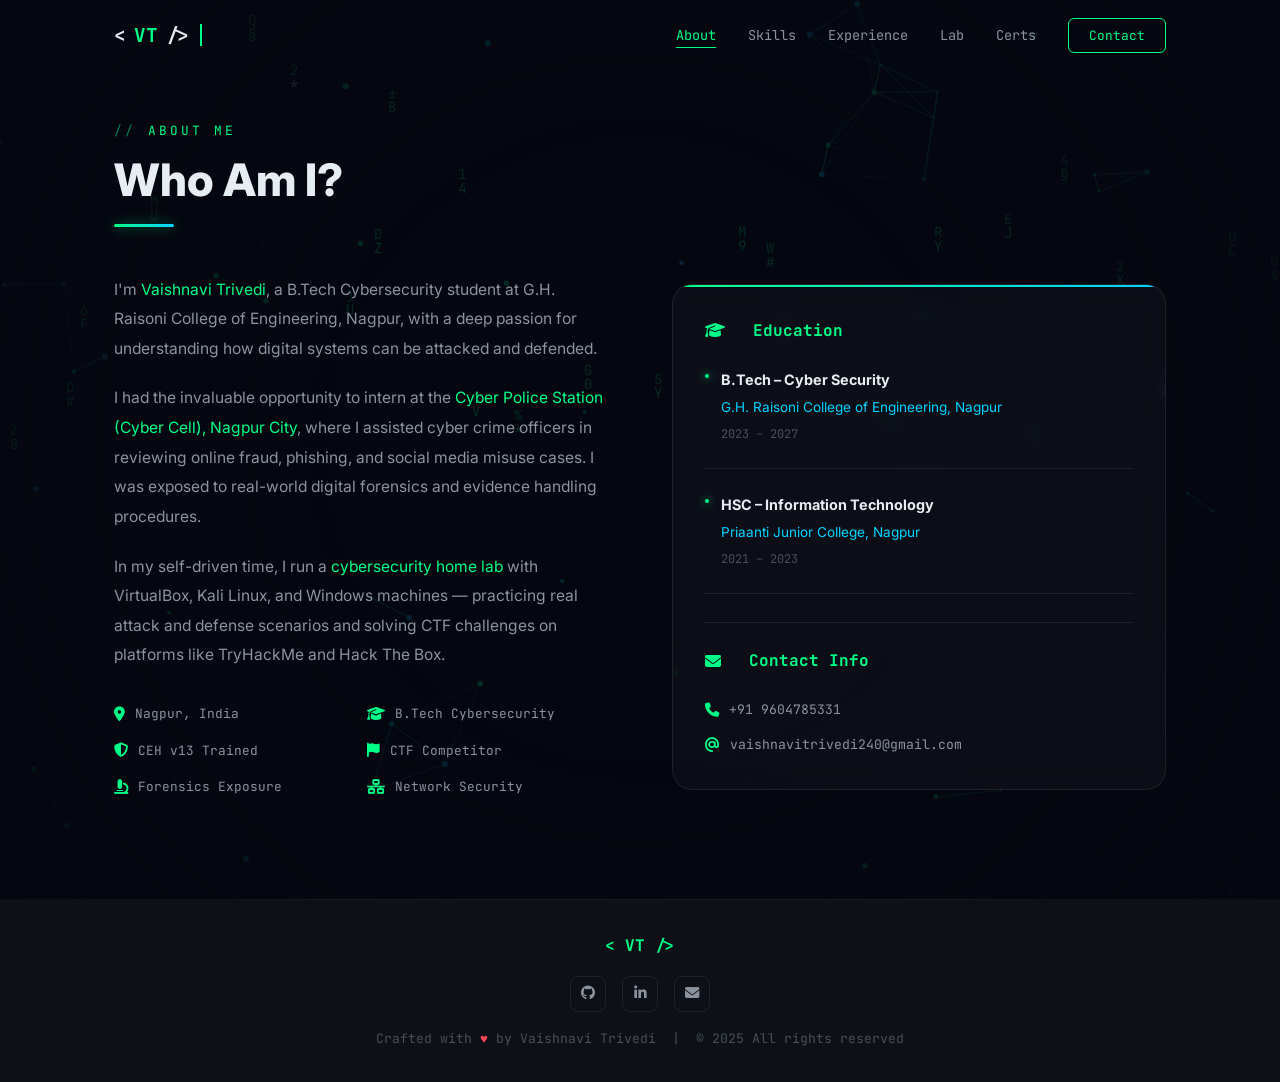
==== about.html @ 183f0c0a "website changes" ====
<!DOCTYPE html>
<html lang="en">

<head>
  <meta charset="UTF-8" />
  <meta name="viewport" content="width=device-width, initial-scale=1.0" />
  <meta name="description"
    content="Vaishnavi Trivedi – Cybersecurity Student & Ethical Hacker. Portfolio showcasing skills in network security, penetration testing, and digital forensics." />
  <meta name="keywords"
    content="Vaishnavi Trivedi, Cybersecurity, Ethical Hacking, CEH, Kali Linux, Penetration Testing, Portfolio" />
  <meta name="author" content="Vaishnavi Trivedi" />
  <meta property="og:title" content="Vaishnavi Trivedi | Cybersecurity Portfolio" />
  <meta property="og:description"
    content="Cybersecurity student specializing in vulnerability assessment, ethical hacking, and network security." />
  <title>Vaishnavi Trivedi | Cybersecurity Portfolio</title>
  <link rel="stylesheet" href="style.css" />
  <!-- Font Awesome for icons -->
  <link rel="stylesheet" href="https://cdnjs.cloudflare.com/ajax/libs/font-awesome/6.5.0/css/all.min.css" />
</head>

<body>

  <!-- Animated Cyber Background -->
  <div class="bg-vignette"></div>
  <canvas id="cyber-matrix"></canvas>

  
<!-- ===== NAVBAR ===== -->
  <nav id="navbar">
    <div class="nav-container">
      <a href="index.html" class="nav-logo">
        <span>&lt;</span>VT<span>/&gt;</span>
        <span class="cursor-blink"></span>
      </a>
      <button class="hamburger" id="hamburger" aria-label="Toggle menu">
        <span></span><span></span><span></span>
      </button>
      <ul class="nav-links" id="nav-links">
        <li><a href="about.html">About</a></li>
        <li><a href="skills.html">Skills</a></li>
        <li><a href="experience.html">Experience</a></li>
        <li><a href="projects.html">Lab</a></li>
        <li><a href="certifications.html">Certs</a></li>
        <li><a href="contact.html" class="nav-cta">Contact</a></li>
      </ul>
    </div>
  </nav>

  <!-- ===== HERO ===== -->
<section id="about" class="section">

    <div class="container">
      <div class="reveal">
        <div class="section-label">About Me</div>
        <h2 class="section-title">Who Am I?</h2>
        <div class="line-accent"></div>
      </div>
      <div class="about-grid">
        <div class="about-text reveal">
          <p>
            I'm <span class="highlight">Vaishnavi Trivedi</span>, a B.Tech Cybersecurity student at
            G.H. Raisoni College of Engineering, Nagpur, with a deep passion for understanding how digital systems
            can be attacked and defended.
          </p>
          <p>
            I had the invaluable opportunity to intern at the <span class="highlight">Cyber Police Station (Cyber Cell),
              Nagpur City</span>,
            where I assisted cyber crime officers in reviewing online fraud, phishing, and social media misuse cases.
            I was exposed to real-world digital forensics and evidence handling procedures.
          </p>
          <p>
            In my self-driven time, I run a <span class="highlight">cybersecurity home lab</span> with VirtualBox, Kali
            Linux, and
            Windows machines — practicing real attack and defense scenarios and solving CTF challenges on platforms like
            TryHackMe and Hack The Box.
          </p>
          <div class="about-highlights">
            <div class="highlight-item"><span class="icon"><i class="fas fa-map-marker-alt"></i></span> Nagpur, India
            </div>
            <div class="highlight-item"><span class="icon"><i class="fas fa-graduation-cap"></i></span> B.Tech
              Cybersecurity</div>
            <div class="highlight-item"><span class="icon"><i class="fas fa-shield-alt"></i></span> CEH v13 Trained
            </div>
            <div class="highlight-item"><span class="icon"><i class="fas fa-flag"></i></span> CTF Competitor</div>
            <div class="highlight-item"><span class="icon"><i class="fas fa-microscope"></i></span> Forensics Exposure
            </div>
            <div class="highlight-item"><span class="icon"><i class="fas fa-network-wired"></i></span> Network Security
            </div>
          </div>
        </div>
        <div class="about-card reveal">
          <h3><i class="fas fa-graduation-cap"></i> &nbsp; Education</h3>
          <div class="edu-item">
            <div class="edu-degree">B.Tech – Cyber Security</div>
            <div class="edu-school">G.H. Raisoni College of Engineering, Nagpur</div>
            <div class="edu-year">2023 – 2027</div>
          </div>
          <div class="edu-item">
            <div class="edu-degree">HSC – Information Technology</div>
            <div class="edu-school">Priaanti Junior College, Nagpur</div>
            <div class="edu-year">2021 – 2023</div>
          </div>
          <div style="margin-top: 28px; padding-top: 24px; border-top: 1px solid var(--border);">
            <h3><i class="fas fa-envelope"></i> &nbsp; Contact Info</h3>
            <div style="display: flex; flex-direction: column; gap: 10px; margin-top: 12px;">
              <div class="highlight-item" style="font-size: 0.82rem;">
                <span class="icon"><i class="fas fa-phone"></i></span>
                <a href="tel:9604785331" style="color: var(--text-secondary); text-decoration: none;">+91 9604785331</a>
              </div>
              <div class="highlight-item" style="font-size: 0.82rem;">
                <span class="icon"><i class="fas fa-at"></i></span>
                <a href="mailto:vaishnavitrivedi240@gmail.com"
                  style="color: var(--text-secondary); text-decoration: none;">vaishnavitrivedi240@gmail.com</a>
              </div>
            </div>
          </div>
        </div>
      </div>
    </div>
  
</section>
<!-- ===== FOOTER ===== -->
  <footer>
    <div class="container">
      <div class="footer-content">
        <div class="footer-logo">&lt; VT /&gt;</div>
        <div class="footer-social">
          <a href="https://github.com/Vaishnavi-07823" target="_blank" rel="noopener" title="GitHub"
            id="footer-github"><i class="fab fa-github"></i></a>
          <a href="https://linkedin.com/in/vaishnavi-trivedi-8328a9296/" target="_blank" rel="noopener" title="LinkedIn"
            id="footer-linkedin"><i class="fab fa-linkedin-in"></i></a>
          <a href="mailto:vaishnavitrivedi240@gmail.com" title="Email" id="footer-email"><i
              class="fas fa-envelope"></i></a>
        </div>
        <div class="footer-text">
          Crafted with <span class="heart">♥</span> by Vaishnavi Trivedi &nbsp;|&nbsp; © 2025 All rights reserved
        </div>
      </div>
    </div>
  </footer>

  <!-- Scroll To Top -->
  <button id="scroll-top" aria-label="Scroll to top" title="Back to top">
    <i class="fas fa-chevron-up"></i>
  </button>

  <script src="script.js"></script>
</body>

</html>
---- style.css ----
/* ===== IMPORTS ===== */
@import url('https://fonts.googleapis.com/css2?family=Inter:wght@300;400;500;600;700;800;900&family=JetBrains+Mono:wght@400;500;700&display=swap');

/* ===== CSS VARIABLES ===== */
:root {
  --bg-primary: #060811;
  --bg-secondary: #0d1117;
  --bg-card: rgba(13, 17, 23, 0.8);
  --bg-glass: rgba(255, 255, 255, 0.03);
  --neon-green: #00ff88;
  --neon-cyan: #00d4ff;
  --neon-purple: #bd00ff;
  --accent: #00ff88;
  --accent-dim: rgba(0, 255, 136, 0.15);
  --text-primary: #e6edf3;
  --text-secondary: #8b949e;
  --text-muted: #484f58;
  --border: rgba(255, 255, 255, 0.08);
  --border-glow: rgba(0, 255, 136, 0.3);
  --font-main: 'Inter', sans-serif;
  --font-mono: 'JetBrains Mono', monospace;
  --nav-height: 70px;
  --transition: all 0.3s cubic-bezier(0.4, 0, 0.2, 1);
  --shadow-glow: 0 0 30px rgba(0, 255, 136, 0.15);
  --shadow-card: 0 8px 32px rgba(0, 0, 0, 0.5);
  --radius: 12px;
  --radius-lg: 20px;
}

/* ===== RESET & BASE ===== */
*, *::before, *::after { box-sizing: border-box; margin: 0; padding: 0; }

html { scroll-behavior: smooth; scroll-padding-top: var(--nav-height); }

body {
  font-family: var(--font-main);
  background-color: var(--bg-primary);
  color: var(--text-primary);
  line-height: 1.7;
  overflow-x: hidden;
}

/* ===== SCROLLBAR ===== */
::-webkit-scrollbar { width: 6px; }
::-webkit-scrollbar-track { background: var(--bg-secondary); }
::-webkit-scrollbar-thumb { background: var(--neon-green); border-radius: 3px; }

/* ===== SELECTION ===== */
::selection { background: var(--accent-dim); color: var(--neon-green); }

/* ===== ANIMATED BG ===== */
.bg-vignette {
  position: fixed;
  inset: 0;
  background: radial-gradient(circle at center, transparent 40%, rgba(6, 8, 17, 0.8) 100%);
  z-index: 1;
  pointer-events: none;
}

/* ===== CYBER MATRIX ===== */
#cyber-matrix {
  position: fixed;
  inset: 0;
  z-index: 0;
  pointer-events: none;
  opacity: 0.15;
}

/* ===== UTILITY ===== */
.container { max-width: 1100px; margin: 0 auto; padding: 0 24px; position: relative; z-index: 2; }
.section { padding: 120px 0 100px 0; min-height: calc(100vh - var(--nav-height) - 100px); }
.highlight { color: var(--neon-green); }
.tag {
  display: inline-block;
  padding: 4px 12px;
  background: var(--accent-dim);
  color: var(--neon-green);
  border: 1px solid rgba(0, 255, 136, 0.3);
  border-radius: 20px;
  font-family: var(--font-mono);
  font-size: 0.75rem;
  font-weight: 500;
}

.section-label {
  font-family: var(--font-mono);
  font-size: 0.8rem;
  color: var(--neon-green);
  letter-spacing: 3px;
  text-transform: uppercase;
  display: flex;
  align-items: center;
  gap: 12px;
  margin-bottom: 12px;
}
.section-label::before {
  content: '//';
  opacity: 0.5;
}

.section-title {
  font-size: clamp(1.8rem, 4vw, 2.8rem);
  font-weight: 800;
  color: var(--text-primary);
  line-height: 1.2;
  margin-bottom: 16px;
}

.line-accent {
  width: 60px;
  height: 3px;
  background: linear-gradient(90deg, var(--neon-green), var(--neon-cyan));
  border-radius: 2px;
  margin-bottom: 48px;
  box-shadow: 0 0 12px rgba(0, 255, 136, 0.5);
}

/* ===== NAVBAR ===== */
#navbar {
  position: fixed;
  top: 0; left: 0; right: 0;
  height: var(--nav-height);
  z-index: 1000;
  transition: var(--transition);
}
#navbar.scrolled {
  background: rgba(6, 8, 17, 0.95);
  backdrop-filter: blur(20px);
  border-bottom: 1px solid var(--border);
  box-shadow: 0 4px 30px rgba(0, 0, 0, 0.5);
}
.nav-container {
  max-width: 1100px;
  margin: 0 auto;
  padding: 0 24px;
  height: 100%;
  display: flex;
  align-items: center;
  justify-content: space-between;
}
.nav-logo {
  font-family: var(--font-mono);
  font-size: 1.2rem;
  font-weight: 700;
  color: var(--neon-green);
  text-decoration: none;
  display: flex;
  align-items: center;
  gap: 8px;
}
.nav-logo span { color: var(--text-primary); }
.nav-logo .cursor-blink {
  display: inline-block;
  width: 2px;
  height: 1.1em;
  background: var(--neon-green);
  margin-left: 2px;
  animation: blink 1s step-end infinite;
  vertical-align: middle;
}

.nav-links {
  display: flex;
  align-items: center;
  gap: 32px;
  list-style: none;
}
.nav-links a {
  font-family: var(--font-mono);
  font-size: 0.85rem;
  color: var(--text-secondary);
  text-decoration: none;
  transition: var(--transition);
  position: relative;
}
.nav-links a::before {
  content: '';
  position: absolute;
  bottom: -4px;
  left: 0; right: 0;
  height: 1px;
  background: var(--neon-green);
  transform: scaleX(0);
  transition: var(--transition);
}
.nav-links a:hover, .nav-links a.active {
  color: var(--neon-green);
}
.nav-links a:hover::before, .nav-links a.active::before {
  transform: scaleX(1);
}
.nav-cta {
  font-family: var(--font-mono) !important;
  font-size: 0.8rem !important;
  padding: 8px 20px;
  background: transparent;
  border: 1px solid var(--neon-green);
  color: var(--neon-green) !important;
  border-radius: 6px;
  cursor: pointer;
  transition: var(--transition) !important;
}
.nav-cta:hover {
  background: var(--accent-dim) !important;
  box-shadow: 0 0 20px rgba(0, 255, 136, 0.2) !important;
}
.nav-cta::before { display: none !important; }

.hamburger {
  display: none;
  flex-direction: column;
  gap: 5px;
  cursor: pointer;
  padding: 8px;
  background: none;
  border: none;
}
.hamburger span {
  display: block;
  width: 22px;
  height: 2px;
  background: var(--neon-green);
  border-radius: 2px;
  transition: var(--transition);
}
.hamburger.active span:nth-child(1) { transform: translateY(7px) rotate(45deg); }
.hamburger.active span:nth-child(2) { opacity: 0; }
.hamburger.active span:nth-child(3) { transform: translateY(-7px) rotate(-45deg); }

/* ===== HERO ===== */
#hero {
  min-height: 100vh;
  display: flex;
  align-items: center;
  position: relative;
  overflow: hidden;
  padding-top: var(--nav-height);
}

.hero-content {
  display: grid;
  grid-template-columns: 1fr 1fr;
  gap: 64px;
  align-items: center;
}

.hero-text { animation: fadeInLeft 0.8s ease forwards; }

.hero-eyebrow {
  font-family: var(--font-mono);
  font-size: 0.85rem;
  color: var(--neon-green);
  letter-spacing: 2px;
  margin-bottom: 16px;
  display: flex;
  align-items: center;
  gap: 12px;
}
.hero-eyebrow::before { content: '>'; opacity: 0.6; }

.hero-name {
  font-size: clamp(2.2rem, 5vw, 3.8rem);
  font-weight: 900;
  line-height: 1.1;
  margin-bottom: 16px;
  background: linear-gradient(135deg, var(--text-primary) 0%, var(--neon-green) 100%);
  -webkit-background-clip: text;
  -webkit-text-fill-color: transparent;
  background-clip: text;
}

.hero-typing-container {
  font-family: var(--font-mono);
  font-size: clamp(1rem, 2.5vw, 1.4rem);
  font-weight: 500;
  color: var(--neon-cyan);
  min-height: 2em;
  margin-bottom: 24px;
  display: flex;
  align-items: center;
  gap: 4px;
}
#typing-text { display: inline; }
.cursor {
  display: inline-block;
  width: 3px;
  height: 1.2em;
  background: var(--neon-cyan);
  border-radius: 1px;
  animation: blink 0.8s step-end infinite;
  flex-shrink: 0;
}

.hero-desc {
  font-size: 1rem;
  color: var(--text-secondary);
  max-width: 480px;
  margin-bottom: 40px;
  line-height: 1.8;
}

.hero-btns { display: flex; gap: 16px; flex-wrap: wrap; }

.btn {
  padding: 14px 28px;
  border-radius: 8px;
  font-family: var(--font-mono);
  font-size: 0.875rem;
  font-weight: 600;
  cursor: pointer;
  text-decoration: none;
  display: inline-flex;
  align-items: center;
  gap: 8px;
  transition: var(--transition);
  position: relative;
  overflow: hidden;
}
.btn::before {
  content: '';
  position: absolute;
  inset: 0;
  background: linear-gradient(45deg, transparent, rgba(255,255,255,0.03), transparent);
  transform: translateX(-100%);
  transition: transform 0.5s ease;
}
.btn:hover::before { transform: translateX(100%); }

.btn-primary {
  background: linear-gradient(135deg, var(--neon-green) 0%, #00cc6e 100%);
  color: var(--bg-primary);
  border: none;
  box-shadow: 0 0 30px rgba(0, 255, 136, 0.3);
}
.btn-primary:hover {
  transform: translateY(-2px);
  box-shadow: 0 0 50px rgba(0, 255, 136, 0.5);
}

.btn-outline {
  background: transparent;
  color: var(--neon-green);
  border: 1px solid rgba(0, 255, 136, 0.4);
}
.btn-outline:hover {
  background: var(--accent-dim);
  border-color: var(--neon-green);
  transform: translateY(-2px);
  box-shadow: var(--shadow-glow);
}

/* Hero Image */
.hero-image-wrap {
  display: flex;
  justify-content: center;
  animation: fadeInRight 0.8s ease forwards;
  position: relative;
}

.hero-image-ring {
  position: relative;
  width: 340px;
  height: 340px;
}

.hero-image-ring::before {
  content: '';
  position: absolute;
  inset: -4px;
  border-radius: 50%;
  background: conic-gradient(from 0deg, var(--neon-green), var(--neon-cyan), var(--neon-purple), var(--neon-green));
  animation: spin 4s linear infinite;
}
.hero-image-ring::after {
  content: '';
  position: absolute;
  inset: -2px;
  border-radius: 50%;
  background: var(--bg-primary);
}

.hero-img {
  position: absolute;
  inset: 12px;
  border-radius: 50%;
  object-fit: cover;
  z-index: 1;
  filter: brightness(0.95) saturate(1.1);
}

.hero-badge {
  position: absolute;
  bottom: 8px;
  right: -16px;
  background: rgba(13, 17, 23, 0.9);
  border: 1px solid var(--border-glow);
  border-radius: 40px;
  padding: 10px 16px;
  display: flex;
  align-items: center;
  gap: 8px;
  font-family: var(--font-mono);
  font-size: 0.75rem;
  color: var(--neon-green);
  backdrop-filter: blur(10px);
  z-index: 2;
  animation: float 3s ease-in-out infinite;
}
.hero-badge .dot {
  width: 8px; height: 8px;
  background: var(--neon-green);
  border-radius: 50%;
  animation: pulse 1.5s ease-in-out infinite;
}

.hero-stats {
  display: flex;
  gap: 32px;
  margin-top: 48px;
  flex-wrap: wrap;
}
.stat-item { text-align: center; }
.stat-number {
  font-size: 2rem;
  font-weight: 900;
  color: var(--neon-green);
  font-family: var(--font-mono);
  line-height: 1;
}
.stat-label {
  font-size: 0.75rem;
  color: var(--text-muted);
  text-transform: uppercase;
  letter-spacing: 1px;
  margin-top: 4px;
}

/* ===== ABOUT ===== */
#about { background: transparent; }

.about-grid {
  display: grid;
  grid-template-columns: 1fr 1fr;
  gap: 64px;
  align-items: center;
}

.about-text p {
  color: var(--text-secondary);
  margin-bottom: 20px;
  line-height: 1.9;
  font-size: 0.975rem;
}

.about-highlights {
  display: grid;
  grid-template-columns: 1fr 1fr;
  gap: 12px;
  margin-top: 32px;
}

.highlight-item {
  display: flex;
  align-items: center;
  gap: 10px;
  font-family: var(--font-mono);
  font-size: 0.8rem;
  color: var(--text-secondary);
}
.highlight-item .icon {
  color: var(--neon-green);
  font-size: 0.9rem;
}

.about-card {
  background: var(--bg-glass);
  border: 1px solid var(--border);
  border-radius: var(--radius-lg);
  padding: 32px;
  position: relative;
  overflow: hidden;
  backdrop-filter: blur(10px);
}
.about-card::before {
  content: '';
  position: absolute;
  top: 0; left: 0; right: 0;
  height: 2px;
  background: linear-gradient(90deg, var(--neon-green), var(--neon-cyan));
}

.about-card h3 {
  font-size: 1rem;
  font-weight: 700;
  color: var(--neon-green);
  font-family: var(--font-mono);
  margin-bottom: 24px;
  display: flex;
  align-items: center;
  gap: 8px;
}

.edu-item {
  margin-bottom: 24px;
  padding-bottom: 24px;
  border-bottom: 1px solid var(--border);
  position: relative;
  padding-left: 16px;
}
.edu-item::before {
  content: '';
  position: absolute;
  left: 0; top: 6px;
  width: 4px; height: 4px;
  background: var(--neon-green);
  border-radius: 50%;
  box-shadow: 0 0 8px var(--neon-green);
}
.edu-item:last-child { margin-bottom: 0; padding-bottom: 0; border-bottom: none; }
.edu-degree { font-weight: 700; font-size: 0.9rem; color: var(--text-primary); }
.edu-school { font-size: 0.85rem; color: var(--neon-cyan); margin: 4px 0; }
.edu-year { font-family: var(--font-mono); font-size: 0.75rem; color: var(--text-muted); }

/* ===== SKILLS ===== */
#skills { background: var(--bg-glass); }

.skills-grid {
  display: grid;
  grid-template-columns: repeat(auto-fit, minmax(280px, 1fr));
  gap: 24px;
}

.skill-card {
  background: var(--bg-card);
  border: 1px solid var(--border);
  border-radius: var(--radius);
  padding: 28px;
  position: relative;
  overflow: hidden;
  transition: var(--transition);
  cursor: default;
}
.skill-card::before {
  content: '';
  position: absolute;
  inset: 0;
  background: linear-gradient(135deg, var(--accent-dim), transparent);
  opacity: 0;
  transition: var(--transition);
}
.skill-card:hover {
  border-color: var(--border-glow);
  transform: translateY(-4px);
  box-shadow: var(--shadow-glow);
}
.skill-card:hover::before { opacity: 1; }

.skill-card-header {
  display: flex;
  align-items: center;
  gap: 12px;
  margin-bottom: 20px;
}
.skill-icon {
  font-size: 1.5rem;
  width: 44px; height: 44px;
  display: flex; align-items: center; justify-content: center;
  background: var(--accent-dim);
  border: 1px solid rgba(0, 255, 136, 0.2);
  border-radius: 10px;
}
.skill-card-header h3 {
  font-size: 0.9rem;
  font-weight: 700;
  color: var(--text-primary);
}

.skill-tags {
  display: flex;
  flex-wrap: wrap;
  gap: 8px;
}
.skill-tag {
  font-family: var(--font-mono);
  font-size: 0.72rem;
  padding: 4px 10px;
  background: rgba(255,255,255,0.04);
  border: 1px solid var(--border);
  border-radius: 4px;
  color: var(--text-secondary);
  transition: var(--transition);
}
.skill-card:hover .skill-tag {
  border-color: rgba(0, 255, 136, 0.2);
  color: var(--text-primary);
}

/* ===== EXPERIENCE ===== */
#experience { background: transparent; }

.timeline {
  position: relative;
  padding-left: 40px;
}
.timeline::before {
  content: '';
  position: absolute;
  left: 0; top: 0; bottom: 0;
  width: 2px;
  background: linear-gradient(to bottom, var(--neon-green), var(--neon-cyan), transparent);
}

.timeline-item {
  position: relative;
  margin-bottom: 48px;
  animation: fadeInLeft 0.6s ease forwards;
  opacity: 0;
}
.timeline-item.visible { opacity: 1; }
.timeline-item:last-child { margin-bottom: 0; }

.timeline-dot {
  position: absolute;
  left: -47px;
  top: 6px;
  width: 14px; height: 14px;
  background: var(--neon-green);
  border-radius: 50%;
  box-shadow: 0 0 16px rgba(0, 255, 136, 0.6);
  border: 2px solid var(--bg-primary);
}

.timeline-card {
  background: var(--bg-glass);
  border: 1px solid var(--border);
  border-radius: var(--radius);
  padding: 28px;
  transition: var(--transition);
  backdrop-filter: blur(10px);
  position: relative;
  overflow: hidden;
}
.timeline-card::before {
  content: '';
  position: absolute;
  top: 0; left: 0; right: 0;
  height: 2px;
  background: linear-gradient(90deg, var(--neon-green), transparent);
}
.timeline-card:hover {
  border-color: var(--border-glow);
  box-shadow: var(--shadow-glow);
}

.timeline-header {
  display: flex;
  justify-content: space-between;
  align-items: flex-start;
  flex-wrap: wrap;
  gap: 12px;
  margin-bottom: 8px;
}
.timeline-title { font-size: 1.05rem; font-weight: 700; color: var(--text-primary); }
.timeline-date {
  font-family: var(--font-mono);
  font-size: 0.75rem;
  color: var(--neon-green);
  background: var(--accent-dim);
  padding: 4px 10px;
  border-radius: 4px;
}
.timeline-company { font-size: 0.875rem; color: var(--neon-cyan); margin-bottom: 16px; }

.timeline-list {
  list-style: none;
  display: flex;
  flex-direction: column;
  gap: 8px;
}
.timeline-list li {
  display: flex;
  gap: 10px;
  font-size: 0.875rem;
  color: var(--text-secondary);
  line-height: 1.7;
}
.timeline-list li::before {
  content: '▸';
  color: var(--neon-green);
  flex-shrink: 0;
  margin-top: 1px;
}

/* ===== LAB / PROJECTS ===== */
#projects { background: var(--bg-glass); }

.projects-grid {
  display: grid;
  grid-template-columns: repeat(auto-fit, minmax(320px, 1fr));
  gap: 24px;
}

.project-card {
  background: var(--bg-card);
  border: 1px solid var(--border);
  border-radius: var(--radius-lg);
  padding: 32px;
  position: relative;
  overflow: hidden;
  transition: var(--transition);
  display: flex;
  flex-direction: column;
  gap: 16px;
}
.project-card::after {
  content: '';
  position: absolute;
  bottom: 0; left: 0; right: 0;
  height: 3px;
  background: linear-gradient(90deg, var(--neon-green), var(--neon-cyan));
  transform: scaleX(0);
  transform-origin: left;
  transition: var(--transition);
}
.project-card:hover {
  border-color: var(--border-glow);
  transform: translateY(-6px);
  box-shadow: var(--shadow-card), var(--shadow-glow);
}
.project-card:hover::after { transform: scaleX(1); }

.project-icon {
  font-size: 2rem;
  width: 56px; height: 56px;
  display: flex; align-items: center; justify-content: center;
  background: var(--accent-dim);
  border: 1px solid rgba(0, 255, 136, 0.2);
  border-radius: 12px;
}
.project-title { font-size: 1.1rem; font-weight: 700; color: var(--text-primary); }
.project-desc { font-size: 0.875rem; color: var(--text-secondary); line-height: 1.8; flex: 1; }
.project-tags { display: flex; flex-wrap: wrap; gap: 8px; }

/* ===== CERTIFICATIONS ===== */
#certifications { background: transparent; }

.certs-grid {
  display: grid;
  grid-template-columns: repeat(auto-fit, minmax(260px, 1fr));
  gap: 20px;
}

.cert-card {
  background: var(--bg-glass);
  border: 1px solid var(--border);
  border-radius: var(--radius);
  padding: 24px;
  display: flex;
  align-items: flex-start;
  gap: 16px;
  transition: var(--transition);
  backdrop-filter: blur(10px);
}
.cert-card:hover {
  border-color: var(--border-glow);
  transform: translateY(-3px);
  box-shadow: var(--shadow-glow);
}
.cert-icon {
  font-size: 1.8rem;
  flex-shrink: 0;
  width: 48px; height: 48px;
  display: flex; align-items: center; justify-content: center;
  background: var(--accent-dim);
  border-radius: 10px;
}
.cert-info {}
.cert-name { font-size: 0.9rem; font-weight: 700; color: var(--text-primary); margin-bottom: 4px; }
.cert-issuer { font-size: 0.78rem; color: var(--neon-cyan); font-family: var(--font-mono); }
.cert-status {
  font-size: 0.72rem;
  margin-top: 8px;
  padding: 2px 8px;
  border-radius: 20px;
  display: inline-block;
  font-family: var(--font-mono);
}
.cert-status.completed { background: rgba(0, 255, 136, 0.1); color: var(--neon-green); border: 1px solid rgba(0,255,136,0.3); }
.cert-status.scheduled { background: rgba(0, 212, 255, 0.1); color: var(--neon-cyan); border: 1px solid rgba(0,212,255,0.3); }

/* ===== CONTACT ===== */
#contact { background: var(--bg-glass); }

.contact-grid {
  display: grid;
  grid-template-columns: 1fr 1fr;
  gap: 64px;
  align-items: start;
}

.contact-info-title {
  font-size: 1.3rem;
  font-weight: 700;
  color: var(--text-primary);
  margin-bottom: 12px;
}
.contact-info-desc {
  color: var(--text-secondary);
  font-size: 0.9rem;
  line-height: 1.8;
  margin-bottom: 36px;
}

.contact-links { display: flex; flex-direction: column; gap: 16px; }
.contact-link {
  display: flex;
  align-items: center;
  gap: 16px;
  padding: 16px 20px;
  background: var(--bg-card);
  border: 1px solid var(--border);
  border-radius: var(--radius);
  text-decoration: none;
  transition: var(--transition);
}
.contact-link:hover {
  border-color: var(--border-glow);
  transform: translateX(4px);
  box-shadow: var(--shadow-glow);
}
.contact-link-icon {
  width: 40px; height: 40px;
  display: flex; align-items: center; justify-content: center;
  font-size: 1.1rem;
  background: var(--accent-dim);
  border-radius: 8px;
  flex-shrink: 0;
}
.contact-link-text { font-size: 0.85rem; color: var(--text-secondary); }
.contact-link-label { display: block; font-size: 0.75rem; color: var(--text-muted); font-family: var(--font-mono); margin-bottom: 2px; }
.contact-link:hover .contact-link-text { color: var(--neon-green); }

/* Contact Form */
.contact-form { display: flex; flex-direction: column; gap: 20px; }

.form-group { display: flex; flex-direction: column; gap: 8px; }
.form-group label {
  font-family: var(--font-mono);
  font-size: 0.78rem;
  color: var(--neon-green);
  letter-spacing: 1px;
}
.form-group input, .form-group textarea {
  background: rgba(255,255,255,0.03);
  border: 1px solid var(--border);
  border-radius: 8px;
  padding: 12px 16px;
  color: var(--text-primary);
  font-family: var(--font-main);
  font-size: 0.9rem;
  transition: var(--transition);
  resize: none;
  outline: none;
}
.form-group input:focus, .form-group textarea:focus {
  border-color: var(--neon-green);
  background: rgba(0, 255, 136, 0.03);
  box-shadow: 0 0 0 3px rgba(0, 255, 136, 0.08);
}
.form-group input::placeholder, .form-group textarea::placeholder { color: var(--text-muted); }

.btn-submit {
  width: 100%;
  justify-content: center;
  font-size: 0.9rem;
  padding: 16px;
}

/* ===== FOOTER ===== */
footer {
  background: var(--bg-secondary);
  border-top: 1px solid var(--border);
  padding: 32px 0;
  text-align: center;
}
.footer-content {
  display: flex;
  flex-direction: column;
  align-items: center;
  gap: 16px;
}
.footer-logo {
  font-family: var(--font-mono);
  font-size: 1rem;
  color: var(--neon-green);
  font-weight: 700;
}
.footer-text {
  font-size: 0.82rem;
  color: var(--text-muted);
  font-family: var(--font-mono);
}
.footer-text .heart { color: #ff4757; }
.footer-social {
  display: flex;
  gap: 16px;
}
.footer-social a {
  width: 36px; height: 36px;
  display: flex; align-items: center; justify-content: center;
  border: 1px solid var(--border);
  border-radius: 8px;
  color: var(--text-secondary);
  text-decoration: none;
  font-size: 0.9rem;
  transition: var(--transition);
}
.footer-social a:hover {
  border-color: var(--neon-green);
  color: var(--neon-green);
  box-shadow: 0 0 12px rgba(0, 255, 136, 0.2);
}

/* ===== SCROLL TO TOP ===== */
#scroll-top {
  position: fixed;
  bottom: 32px;
  right: 32px;
  width: 44px; height: 44px;
  background: var(--accent-dim);
  border: 1px solid var(--border-glow);
  border-radius: 10px;
  color: var(--neon-green);
  font-size: 1.1rem;
  cursor: pointer;
  display: flex; align-items: center; justify-content: center;
  transition: var(--transition);
  opacity: 0;
  transform: translateY(16px);
  pointer-events: none;
  z-index: 999;
}
#scroll-top.visible {
  opacity: 1;
  transform: translateY(0);
  pointer-events: all;
}
#scroll-top:hover {
  background: var(--neon-green);
  color: var(--bg-primary);
  box-shadow: var(--shadow-glow);
}

/* ===== ANIMATIONS ===== */
@keyframes blink {
  0%, 100% { opacity: 1; }
  50% { opacity: 0; }
}
@keyframes spin {
  from { transform: rotate(0deg); }
  to { transform: rotate(360deg); }
}
@keyframes float {
  0%, 100% { transform: translateY(0); }
  50% { transform: translateY(-8px); }
}
@keyframes pulse {
  0%, 100% { box-shadow: 0 0 0 0 rgba(0, 255, 136, 0.4); }
  50% { box-shadow: 0 0 0 8px rgba(0, 255, 136, 0); }
}
@keyframes fadeInLeft {
  from { opacity: 0; transform: translateX(-30px); }
  to { opacity: 1; transform: translateX(0); }
}
@keyframes fadeInRight {
  from { opacity: 0; transform: translateX(30px); }
  to { opacity: 1; transform: translateX(0); }
}
@keyframes fadeInUp {
  from { opacity: 0; transform: translateY(30px); }
  to { opacity: 1; transform: translateY(0); }
}

.reveal {
  opacity: 0;
  transform: translateY(30px);
  transition: opacity 0.7s ease, transform 0.7s ease;
}
.reveal.visible {
  opacity: 1;
  transform: translateY(0);
}

/* ===== MOBILE NAV ===== */
@media (max-width: 768px) {
  .hamburger { display: flex; }
  .nav-links {
    position: fixed;
    top: var(--nav-height);
    left: 0; right: 0;
    background: rgba(6, 8, 17, 0.98);
    backdrop-filter: blur(20px);
    flex-direction: column;
    padding: 32px 24px;
    gap: 24px;
    border-bottom: 1px solid var(--border);
    transform: translateY(-100%);
    opacity: 0;
    transition: var(--transition);
    pointer-events: none;
  }
  .nav-links.open {
    transform: translateY(0);
    opacity: 1;
    pointer-events: all;
  }
  .nav-links li { width: 100%; }
  .nav-links a { font-size: 1rem; display: block; }

  .hero-content { grid-template-columns: 1fr; gap: 48px; text-align: center; }
  .hero-image-wrap { order: -1; }
  .hero-image-ring { width: 240px; height: 240px; }
  .hero-btns { justify-content: center; }
  .hero-eyebrow { justify-content: center; }
  .hero-desc { margin: 0 auto 40px; }
  .hero-stats { justify-content: center; }

  .about-grid, .contact-grid { grid-template-columns: 1fr; gap: 40px; }
  .about-highlights { grid-template-columns: 1fr; }
  .hero-badge { right: -8px; }
  .timeline { padding-left: 28px; }
  .timeline-dot { left: -35px; }
  .section-title { font-size: 1.8rem; }
}

@media (max-width: 480px) {
  .hero-image-ring { width: 200px; height: 200px; }
  .projects-grid, .certs-grid { grid-template-columns: 1fr; }
  .skills-grid { grid-template-columns: 1fr; }
  #scroll-top { bottom: 20px; right: 20px; }
}
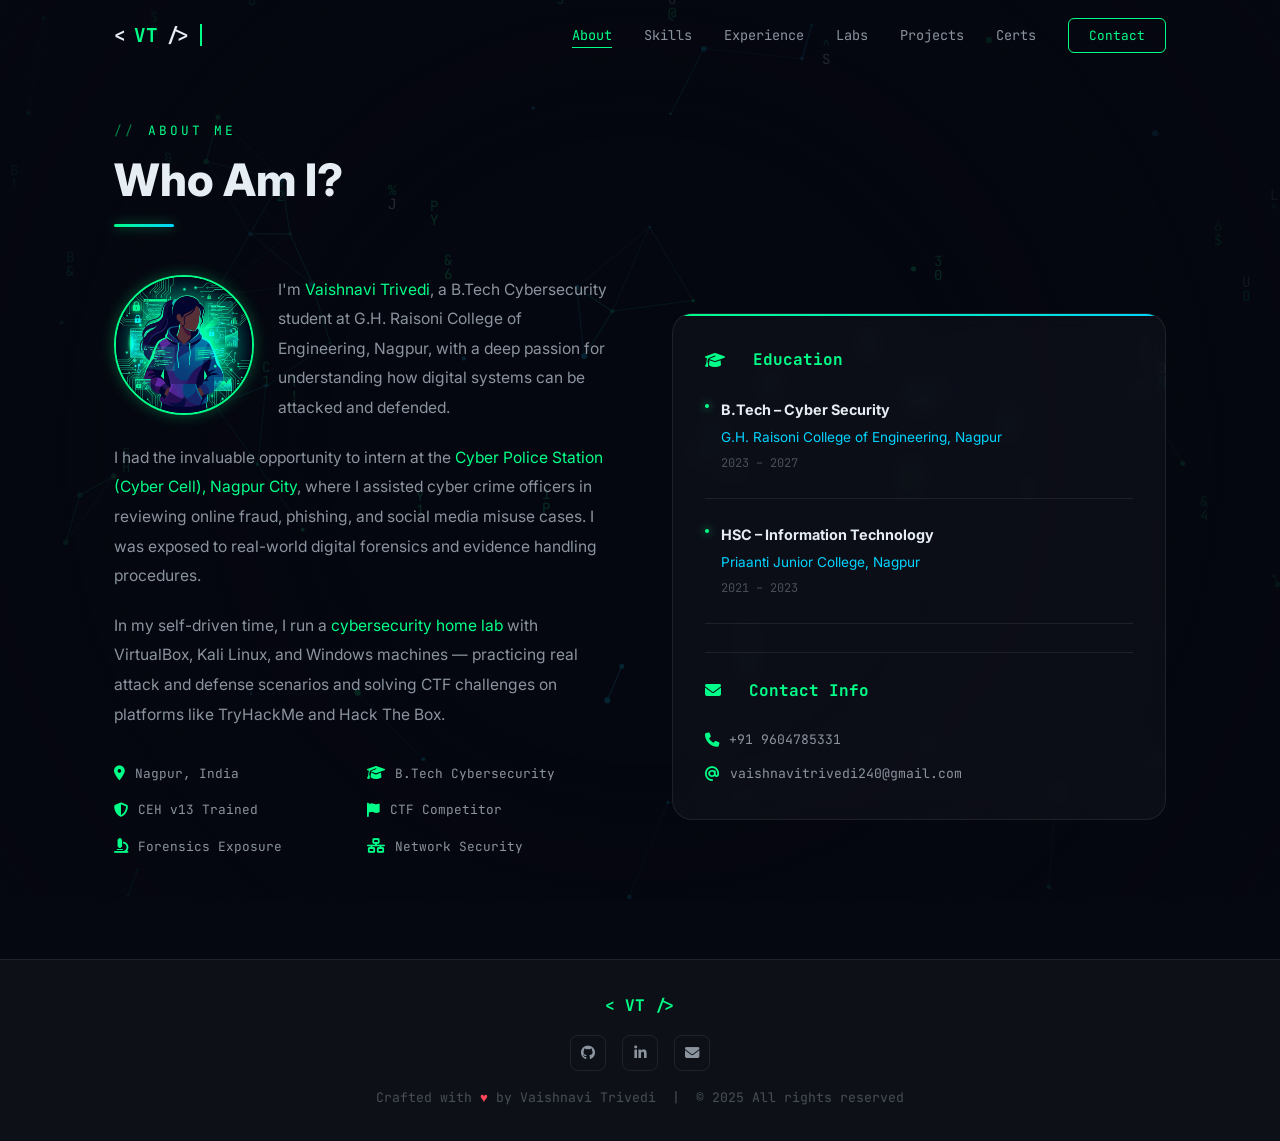
==== commit ee388fed: "." ====
--- a/about.html
+++ b/about.html
@@ -19,6 +19,7 @@
 </head>
 
 <body>
+  <div id="page-transition"></div>
 
   <!-- Animated Cyber Background -->
   <div class="bg-vignette"></div>
@@ -39,7 +40,8 @@
         <li><a href="about.html">About</a></li>
         <li><a href="skills.html">Skills</a></li>
         <li><a href="experience.html">Experience</a></li>
-        <li><a href="projects.html">Lab</a></li>
+        <li><a href="labs.html">Labs</a></li>
+        <li><a href="projects.html">Projects</a></li>
         <li><a href="certifications.html">Certs</a></li>
         <li><a href="contact.html" class="nav-cta">Contact</a></li>
       </ul>
@@ -57,6 +59,9 @@
       </div>
       <div class="about-grid">
         <div class="about-text reveal">
+          <div style="float: left; margin-right: 24px; margin-bottom: 8px;">
+            <img src="profile.png" alt="Vaishnavi Trivedi" style="width: 140px; border-radius: 50%; border: 2px solid var(--neon-green); box-shadow: 0 0 15px rgba(0,255,136,0.3);" />
+          </div>
           <p>
             I'm <span class="highlight">Vaishnavi Trivedi</span>, a B.Tech Cybersecurity student at
             G.H. Raisoni College of Engineering, Nagpur, with a deep passion for understanding how digital systems
--- a/style.css
+++ b/style.css
@@ -45,6 +45,18 @@
 ::-webkit-scrollbar-track { background: var(--bg-secondary); }
 ::-webkit-scrollbar-thumb { background: var(--neon-green); border-radius: 3px; }
 
+/* ===== PAGE TRANSITION OVERLAY ===== */
+#page-transition {
+  position: fixed;
+  inset: 0;
+  background: linear-gradient(135deg, var(--bg-primary) 0%, rgba(0,255,136,0.1) 100%);
+  z-index: 9999;
+  transform: translateY(-100%);
+  transition: transform 0.5s cubic-bezier(0.8, 0, 0.2, 1);
+  pointer-events: none;
+  border-bottom: 2px solid var(--neon-green);
+}
+
 /* ===== SELECTION ===== */
 ::selection { background: var(--accent-dim); color: var(--neon-green); }
 
@@ -53,6 +65,14 @@
   position: fixed;
   inset: 0;
   background: radial-gradient(circle at center, transparent 40%, rgba(6, 8, 17, 0.8) 100%);
+  z-index: 1;
+  pointer-events: none;
+}
+
+.bg-crime-scene {
+  position: fixed;
+  inset: 0;
+  background: linear-gradient(to bottom, rgba(6,8,17,0.7), rgba(6,8,17,0.95)), url('cyber_crime.png') center/cover no-repeat;
   z-index: 1;
   pointer-events: none;
 }
@@ -658,7 +678,7 @@
   align-items: flex-start;
   flex-wrap: wrap;
   gap: 12px;
-  margin-bottom: 8px;
+  margin-bottom: 16px;
 }
 .timeline-title { font-size: 1.05rem; font-weight: 700; color: var(--text-primary); }
 .timeline-date {
@@ -669,7 +689,21 @@
   padding: 4px 10px;
   border-radius: 4px;
 }
-.timeline-company { font-size: 0.875rem; color: var(--neon-cyan); margin-bottom: 16px; }
+.company-wrap {
+  display: flex;
+  align-items: center;
+  gap: 16px;
+  margin-bottom: 16px;
+}
+.experience-logo {
+  width: 50px;
+  height: 50px;
+  border-radius: 8px;
+  object-fit: cover;
+  border: 1px solid var(--border-glow);
+  box-shadow: 0 0 10px rgba(0,255,136,0.2);
+}
+.timeline-company { font-size: 0.875rem; color: var(--neon-cyan); }
 
 .timeline-list {
   list-style: none;
@@ -710,6 +744,7 @@
   transition: var(--transition);
   display: flex;
   flex-direction: column;
+  height: 100%;
   gap: 16px;
 }
 .project-card::after {
@@ -728,6 +763,15 @@
   box-shadow: var(--shadow-card), var(--shadow-glow);
 }
 .project-card:hover::after { transform: scaleX(1); }
+
+.project-card-image {
+  width: 100%;
+  height: 180px;
+  object-fit: cover;
+  border-radius: var(--radius);
+  margin-bottom: 12px;
+  border: 1px solid var(--border);
+}
 
 .project-icon {
   font-size: 2rem;
@@ -738,8 +782,24 @@
   border-radius: 12px;
 }
 .project-title { font-size: 1.1rem; font-weight: 700; color: var(--text-primary); }
-.project-desc { font-size: 0.875rem; color: var(--text-secondary); line-height: 1.8; flex: 1; }
-.project-tags { display: flex; flex-wrap: wrap; gap: 8px; }
+.project-desc { font-size: 0.875rem; color: var(--text-secondary); line-height: 1.8; flex-grow: 1; margin-bottom: 8px;}
+.project-tags { display: flex; flex-wrap: wrap; gap: 8px; margin-top: auto;}
+
+.github-link {
+  display: inline-flex;
+  align-items: center;
+  gap: 8px;
+  margin-top: 16px;
+  color: var(--neon-cyan);
+  font-family: var(--font-mono);
+  font-size: 0.85rem;
+  text-decoration: none;
+  transition: var(--transition);
+}
+.github-link:hover {
+  color: var(--neon-green);
+  text-shadow: 0 0 10px rgba(0,255,136,0.3);
+}
 
 /* ===== CERTIFICATIONS ===== */
 #certifications { background: transparent; }
@@ -774,7 +834,6 @@
   background: var(--accent-dim);
   border-radius: 10px;
 }
-.cert-info {}
 .cert-name { font-size: 0.9rem; font-weight: 700; color: var(--text-primary); margin-bottom: 4px; }
 .cert-issuer { font-size: 0.78rem; color: var(--neon-cyan); font-family: var(--font-mono); }
 .cert-status {
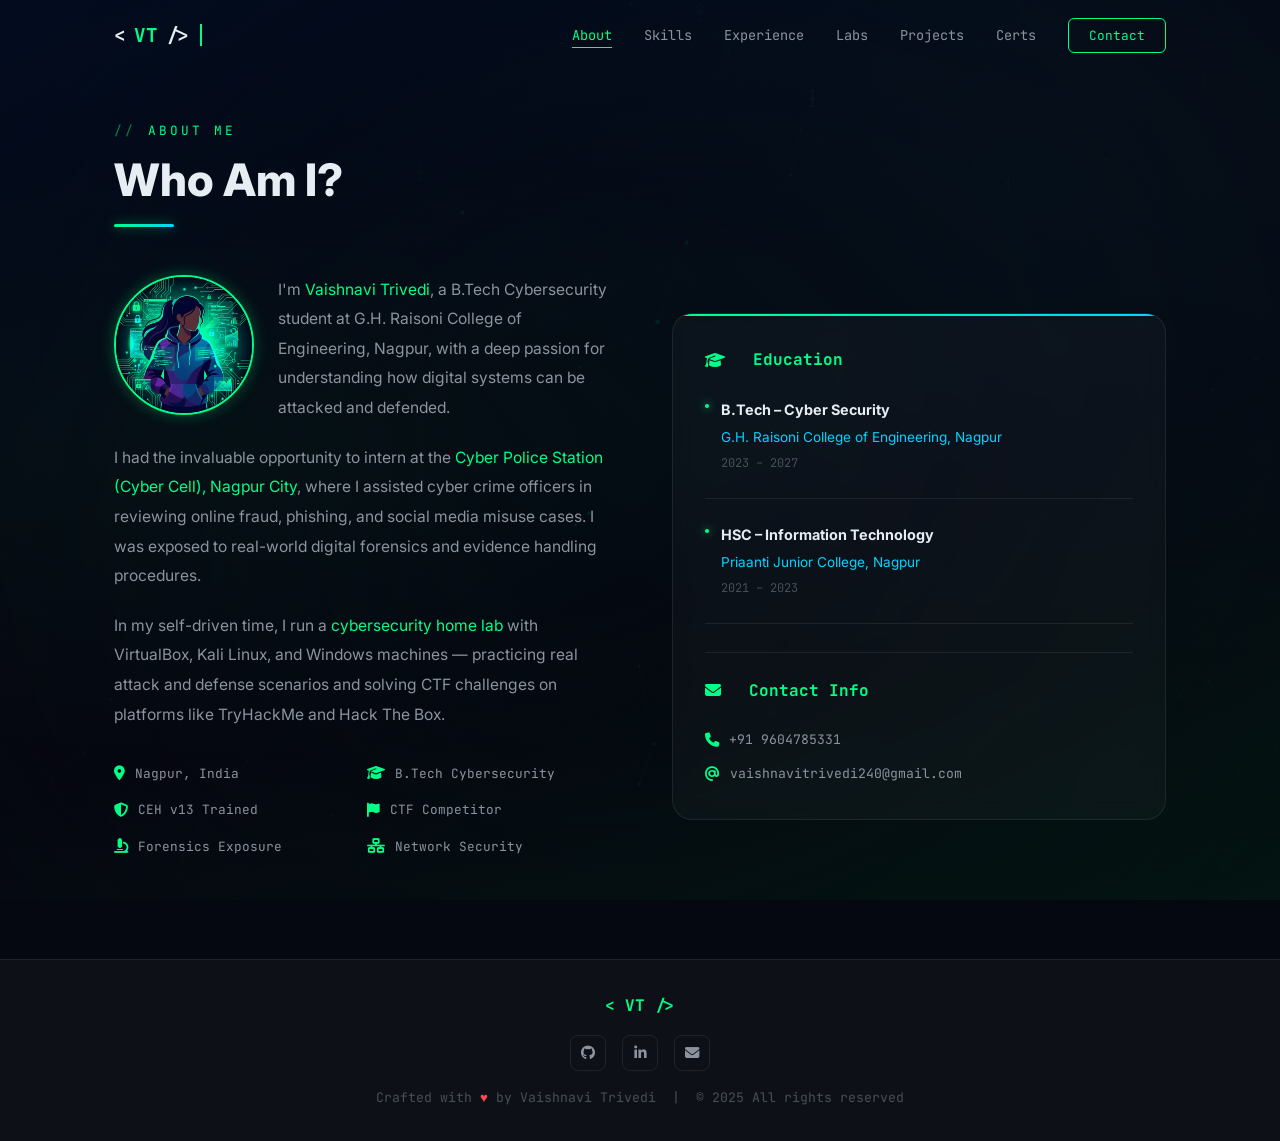
==== commit 0d895136: "Update about.html" ====
--- a/about.html
+++ b/about.html
@@ -152,4 +152,4 @@
   <script src="script.js"></script>
 </body>
 
-</html>+</html>
--- a/style.css
+++ b/style.css
@@ -38,6 +38,51 @@
   color: var(--text-primary);
   line-height: 1.7;
   overflow-x: hidden;
+  cursor: none;
+}
+
+/* ===== CUSTOM CURSOR ===== */
+.custom-cursor {
+  width: 12px;
+  height: 12px;
+  background: var(--neon-green);
+  border-radius: 50%;
+  position: fixed;
+  top: -20px;
+  left: -20px;
+  pointer-events: none;
+  z-index: 10001;
+  transition: transform 0.1s ease-out, opacity 0.3s ease;
+  transform: translate(-50%, -50%);
+  box-shadow: 0 0 8px rgba(0, 255, 136, 0.6), 0 0 20px rgba(0, 255, 136, 0.2);
+}
+.custom-cursor-trail {
+  width: 36px;
+  height: 36px;
+  border: 1.5px solid rgba(0, 255, 136, 0.35);
+  border-radius: 50%;
+  position: fixed;
+  top: -40px;
+  left: -40px;
+  pointer-events: none;
+  z-index: 10000;
+  transition: left 0.15s ease-out, top 0.15s ease-out, width 0.3s ease, height 0.3s ease, opacity 0.3s ease;
+  transform: translate(-50%, -50%);
+}
+.custom-cursor.hovering {
+  transform: translate(-50%, -50%) scale(1.8);
+  background: rgba(0, 255, 136, 0.8);
+  box-shadow: 0 0 14px rgba(0, 255, 136, 0.8), 0 0 30px rgba(0, 255, 136, 0.3);
+}
+.custom-cursor-trail.hovering {
+  width: 50px;
+  height: 50px;
+  border-color: rgba(0, 212, 255, 0.4);
+}
+
+/* Hide default cursor everywhere */
+a, button, input, textarea, select, [role="button"] {
+  cursor: none;
 }
 
 /* ===== SCROLLBAR ===== */
@@ -49,12 +94,16 @@
 #page-transition {
   position: fixed;
   inset: 0;
-  background: linear-gradient(135deg, var(--bg-primary) 0%, rgba(0,255,136,0.1) 100%);
+  background: var(--bg-primary);
   z-index: 9999;
-  transform: translateY(-100%);
-  transition: transform 0.5s cubic-bezier(0.8, 0, 0.2, 1);
+  opacity: 0;
+  visibility: hidden;
+  transition: opacity 0.4s ease, visibility 0.4s ease;
   pointer-events: none;
-  border-bottom: 2px solid var(--neon-green);
+}
+#page-transition.active {
+  opacity: 1;
+  visibility: visible;
 }
 
 /* ===== SELECTION ===== */
@@ -64,7 +113,12 @@
 .bg-vignette {
   position: fixed;
   inset: 0;
-  background: radial-gradient(circle at center, transparent 40%, rgba(6, 8, 17, 0.8) 100%);
+  background: 
+    linear-gradient(160deg, rgba(0, 15, 40, 0.6) 0%, transparent 40%),
+    linear-gradient(340deg, rgba(0, 40, 20, 0.4) 0%, transparent 40%),
+    radial-gradient(ellipse at 20% 50%, rgba(0, 255, 136, 0.04) 0%, transparent 50%),
+    radial-gradient(ellipse at 80% 20%, rgba(0, 212, 255, 0.04) 0%, transparent 50%),
+    radial-gradient(circle at center, transparent 20%, rgba(6, 8, 17, 0.9) 100%);
   z-index: 1;
   pointer-events: none;
 }
@@ -83,7 +137,7 @@
   inset: 0;
   z-index: 0;
   pointer-events: none;
-  opacity: 0.15;
+  opacity: 0.1;
 }
 
 /* ===== UTILITY ===== */
@@ -247,28 +301,81 @@
 .hamburger.active span:nth-child(2) { opacity: 0; }
 .hamburger.active span:nth-child(3) { transform: translateY(-7px) rotate(-45deg); }
 
-/* ===== HERO ===== */
-#hero {
+/* ===== HERO CENTERED LAYOUT ===== */
+#hero.hero-centered {
   min-height: 100vh;
   display: flex;
   align-items: center;
+  justify-content: center;
   position: relative;
   overflow: hidden;
-  padding-top: var(--nav-height);
-}
-
-.hero-content {
-  display: grid;
-  grid-template-columns: 1fr 1fr;
-  gap: 64px;
-  align-items: center;
-}
-
-.hero-text { animation: fadeInLeft 0.8s ease forwards; }
+  padding-top: calc(var(--nav-height) + 40px);
+  padding-bottom: 60px;
+}
+
+.hero-content-centered {
+  display: flex;
+  flex-direction: column;
+  align-items: center;
+  text-align: center;
+  max-width: 800px;
+  margin: 0 auto;
+}
+
+.hero-text-centered {
+  display: flex;
+  flex-direction: column;
+  align-items: center;
+}
+
+/* Staggered Hero Reveal */
+.hero-reveal {
+  opacity: 0;
+  transform: translateY(24px);
+  animation: heroSlideUp 0.7s ease-in-out forwards;
+  animation-delay: var(--delay, 0s);
+}
+
+@keyframes heroSlideUp {
+  to {
+    opacity: 1;
+    transform: translateY(0);
+  }
+}
+
+/* Terminal Init Line */
+.hero-init-line {
+  font-family: var(--font-mono);
+  font-size: 0.85rem;
+  color: var(--neon-green);
+  margin-bottom: 32px;
+  padding: 12px 24px;
+  background: rgba(0, 255, 136, 0.04);
+  border: 1px solid rgba(0, 255, 136, 0.12);
+  border-radius: 8px;
+  display: inline-flex;
+  align-items: center;
+  gap: 10px;
+  opacity: 0;
+  animation: heroSlideUp 0.6s ease-in-out forwards;
+  animation-delay: 0.1s;
+}
+.init-prompt {
+  color: var(--neon-cyan);
+  opacity: 0.7;
+}
+.init-text {
+  color: var(--neon-green);
+}
+.init-cursor {
+  color: var(--neon-green);
+  animation: blink 0.8s step-end infinite;
+  font-size: 0.9em;
+}
 
 .hero-eyebrow {
   font-family: var(--font-mono);
-  font-size: 0.85rem;
+  font-size: 0.9rem;
   color: var(--neon-green);
   letter-spacing: 2px;
   margin-bottom: 16px;
@@ -277,27 +384,38 @@
   gap: 12px;
 }
 .hero-eyebrow::before { content: '>'; opacity: 0.6; }
+.hero-eyebrow::after { content: '<'; opacity: 0.6; }
 
 .hero-name {
-  font-size: clamp(2.2rem, 5vw, 3.8rem);
+  font-size: clamp(2.5rem, 6vw, 4.5rem);
   font-weight: 900;
   line-height: 1.1;
   margin-bottom: 16px;
-  background: linear-gradient(135deg, var(--text-primary) 0%, var(--neon-green) 100%);
+  background: linear-gradient(135deg, var(--text-primary) 0%, var(--neon-green) 50%, var(--neon-cyan) 100%);
+  background-size: 200% auto;
   -webkit-background-clip: text;
   -webkit-text-fill-color: transparent;
   background-clip: text;
+  animation: heroSlideUp 0.7s ease-in-out forwards, nameShimmer 4s ease-in-out infinite;
+  animation-delay: 0.5s, 2s;
+  opacity: 0;
+}
+
+@keyframes nameShimmer {
+  0%, 100% { background-position: 0% center; }
+  50% { background-position: 100% center; }
 }
 
 .hero-typing-container {
   font-family: var(--font-mono);
-  font-size: clamp(1rem, 2.5vw, 1.4rem);
+  font-size: clamp(1.1rem, 2.5vw, 1.5rem);
   font-weight: 500;
   color: var(--neon-cyan);
   min-height: 2em;
   margin-bottom: 24px;
   display: flex;
   align-items: center;
+  justify-content: center;
   gap: 4px;
 }
 #typing-text { display: inline; }
@@ -311,15 +429,21 @@
   flex-shrink: 0;
 }
 
-.hero-desc {
-  font-size: 1rem;
+.hero-desc-centered {
+  font-size: 1.05rem;
   color: var(--text-secondary);
-  max-width: 480px;
+  max-width: 600px;
   margin-bottom: 40px;
   line-height: 1.8;
 }
 
-.hero-btns { display: flex; gap: 16px; flex-wrap: wrap; }
+.hero-btns-centered {
+  display: flex;
+  gap: 16px;
+  flex-wrap: wrap;
+  justify-content: center;
+  margin-bottom: 48px;
+}
 
 .btn {
   padding: 14px 28px;
@@ -327,12 +451,12 @@
   font-family: var(--font-mono);
   font-size: 0.875rem;
   font-weight: 600;
-  cursor: pointer;
+  cursor: none;
   text-decoration: none;
   display: inline-flex;
   align-items: center;
   gap: 8px;
-  transition: var(--transition);
+  transition: all 0.3s ease-in-out;
   position: relative;
   overflow: hidden;
 }
@@ -340,7 +464,7 @@
   content: '';
   position: absolute;
   inset: 0;
-  background: linear-gradient(45deg, transparent, rgba(255,255,255,0.03), transparent);
+  background: linear-gradient(45deg, transparent, rgba(255,255,255,0.05), transparent);
   transform: translateX(-100%);
   transition: transform 0.5s ease;
 }
@@ -350,40 +474,75 @@
   background: linear-gradient(135deg, var(--neon-green) 0%, #00cc6e 100%);
   color: var(--bg-primary);
   border: none;
-  box-shadow: 0 0 30px rgba(0, 255, 136, 0.3);
+  box-shadow: 0 0 20px rgba(0, 255, 136, 0.2);
 }
 .btn-primary:hover {
-  transform: translateY(-2px);
-  box-shadow: 0 0 50px rgba(0, 255, 136, 0.5);
+  transform: translateY(-3px) scale(1.03);
+  box-shadow: 0 0 40px rgba(0, 255, 136, 0.45), 0 0 80px rgba(0, 255, 136, 0.15);
 }
 
 .btn-outline {
   background: transparent;
   color: var(--neon-green);
-  border: 1px solid rgba(0, 255, 136, 0.4);
+  border: 1px solid rgba(0, 255, 136, 0.35);
 }
 .btn-outline:hover {
-  background: var(--accent-dim);
+  background: rgba(0, 255, 136, 0.08);
   border-color: var(--neon-green);
-  transform: translateY(-2px);
-  box-shadow: var(--shadow-glow);
-}
-
-/* Hero Image */
-.hero-image-wrap {
-  display: flex;
+  transform: translateY(-3px) scale(1.03);
+  box-shadow: 0 0 25px rgba(0, 255, 136, 0.2), 0 0 60px rgba(0, 255, 136, 0.08);
+}
+
+.hero-stats-centered {
+  display: flex;
+  gap: 32px;
+  flex-wrap: wrap;
   justify-content: center;
-  animation: fadeInRight 0.8s ease forwards;
+  border-top: 1px solid var(--border);
+  padding-top: 32px;
+  width: 100%;
+}
+.stat-item {
+  text-align: center;
+  padding: 16px 20px;
+  border-radius: 10px;
+  border: 1px solid transparent;
+  transition: all 0.3s ease-in-out;
+}
+.stat-item:hover {
+  border-color: rgba(0, 255, 136, 0.15);
+  background: rgba(0, 255, 136, 0.04);
+  transform: translateY(-4px);
+  box-shadow: 0 8px 24px rgba(0, 0, 0, 0.3);
+}
+.stat-number {
+  font-size: 2rem;
+  font-weight: 900;
+  color: var(--neon-green);
+  font-family: var(--font-mono);
+  line-height: 1;
+}
+.stat-label {
+  font-size: 0.75rem;
+  color: var(--text-muted);
+  text-transform: uppercase;
+  letter-spacing: 1px;
+  margin-top: 6px;
+}
+
+.hero-image-wrap-centered {
+  display: flex;
+  justify-content: center;
   position: relative;
 }
 
-.hero-image-ring {
+.hero-image-ring-centered {
   position: relative;
-  width: 340px;
-  height: 340px;
-}
-
-.hero-image-ring::before {
+  width: 200px;
+  height: 200px;
+}
+
+.hero-image-ring-centered::before {
   content: '';
   position: absolute;
   inset: -4px;
@@ -391,7 +550,8 @@
   background: conic-gradient(from 0deg, var(--neon-green), var(--neon-cyan), var(--neon-purple), var(--neon-green));
   animation: spin 4s linear infinite;
 }
-.hero-image-ring::after {
+
+.hero-image-ring-centered::after {
   content: '';
   position: absolute;
   inset: -2px;
@@ -399,60 +559,40 @@
   background: var(--bg-primary);
 }
 
-.hero-img {
+.hero-img-centered {
   position: absolute;
-  inset: 12px;
+  inset: 5px;
   border-radius: 50%;
   object-fit: cover;
   z-index: 1;
-  filter: brightness(0.95) saturate(1.1);
+  background-color: var(--bg-secondary);
+  border: 2px solid var(--border-glow);
 }
 
 .hero-badge {
   position: absolute;
-  bottom: 8px;
-  right: -16px;
+  bottom: -15px;
+  right: -30px;
   background: rgba(13, 17, 23, 0.9);
   border: 1px solid var(--border-glow);
   border-radius: 40px;
-  padding: 10px 16px;
+  padding: 8px 14px;
   display: flex;
   align-items: center;
   gap: 8px;
   font-family: var(--font-mono);
-  font-size: 0.75rem;
+  font-size: 0.7rem;
   color: var(--neon-green);
   backdrop-filter: blur(10px);
   z-index: 2;
   animation: float 3s ease-in-out infinite;
+  white-space: nowrap;
 }
 .hero-badge .dot {
   width: 8px; height: 8px;
   background: var(--neon-green);
   border-radius: 50%;
   animation: pulse 1.5s ease-in-out infinite;
-}
-
-.hero-stats {
-  display: flex;
-  gap: 32px;
-  margin-top: 48px;
-  flex-wrap: wrap;
-}
-.stat-item { text-align: center; }
-.stat-number {
-  font-size: 2rem;
-  font-weight: 900;
-  color: var(--neon-green);
-  font-family: var(--font-mono);
-  line-height: 1;
-}
-.stat-label {
-  font-size: 0.75rem;
-  color: var(--text-muted);
-  text-transform: uppercase;
-  letter-spacing: 1px;
-  margin-top: 4px;
 }
 
 /* ===== ABOUT ===== */
@@ -1039,15 +1179,25 @@
   from { opacity: 0; transform: translateY(30px); }
   to { opacity: 1; transform: translateY(0); }
 }
+@keyframes fadeInDown {
+  from { opacity: 0; transform: translateY(-20px); }
+  to { opacity: 1; transform: translateY(0); }
+}
 
 .reveal {
   opacity: 0;
   transform: translateY(30px);
-  transition: opacity 0.7s ease, transform 0.7s ease;
+  transition: opacity 0.7s ease-in-out, transform 0.7s ease-in-out;
 }
 .reveal.visible {
   opacity: 1;
   transform: translateY(0);
+}
+
+/* ===== MOBILE: Disable custom cursor ===== */
+@media (hover: none), (pointer: coarse) {
+  .custom-cursor, .custom-cursor-trail { display: none !important; }
+  body, a, button, input, textarea, select, .btn { cursor: auto !important; }
 }
 
 /* ===== MOBILE NAV ===== */
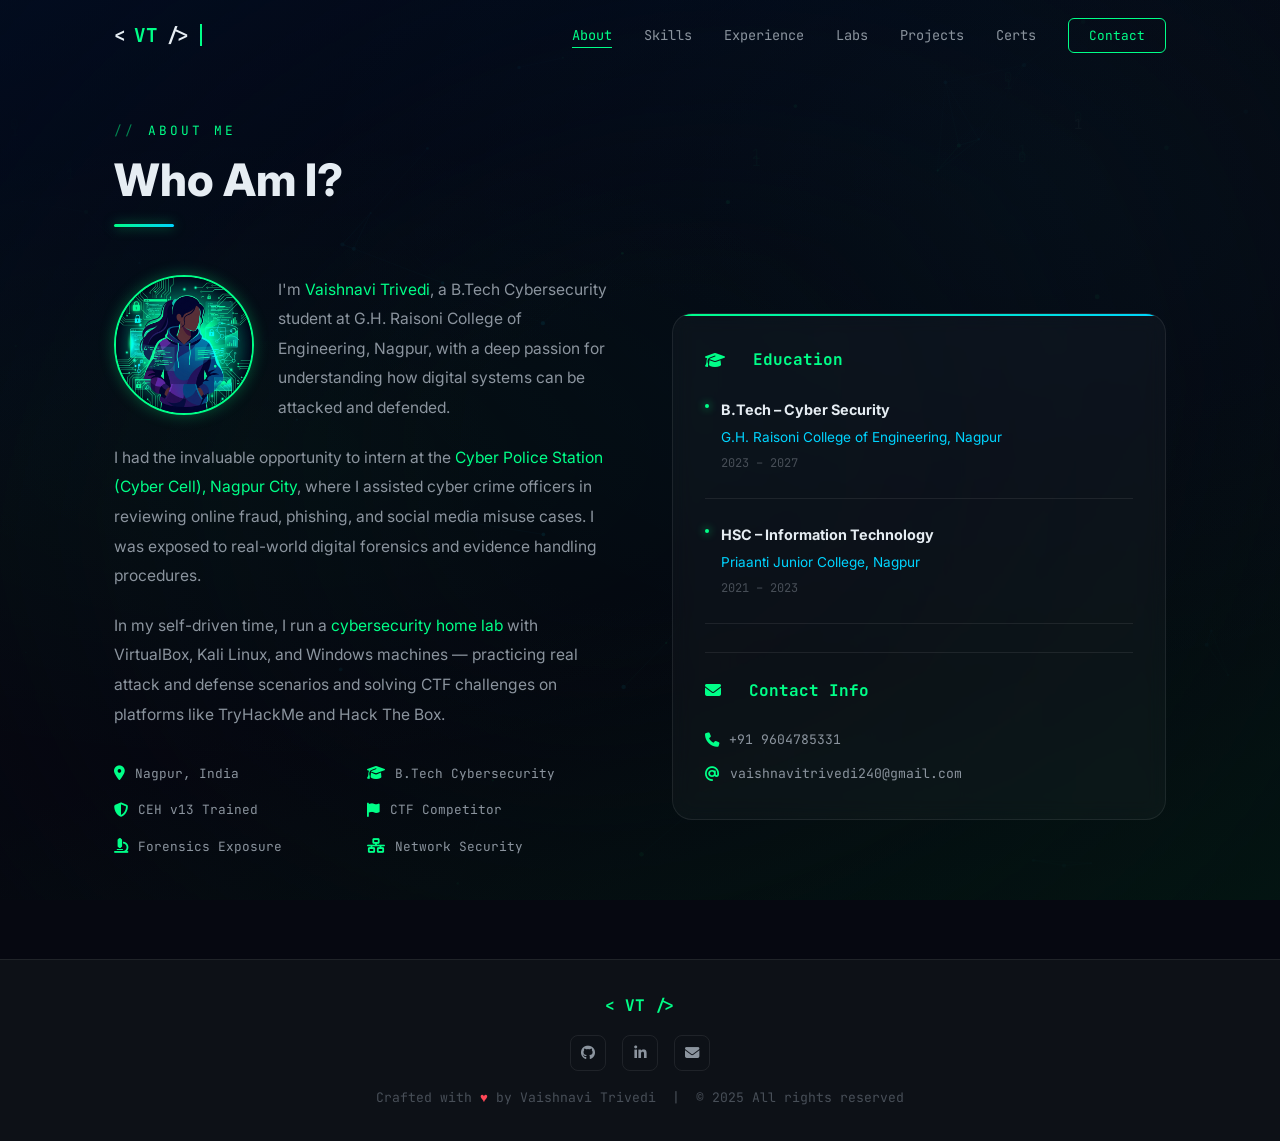
==== commit 06a2dfb9: "Update about.html" ====
--- a/about.html
+++ b/about.html
@@ -1,6 +1,6 @@
 <!DOCTYPE html>
 <html lang="en">
-
+ 
 <head>
   <meta charset="UTF-8" />
   <meta name="viewport" content="width=device-width, initial-scale=1.0" />
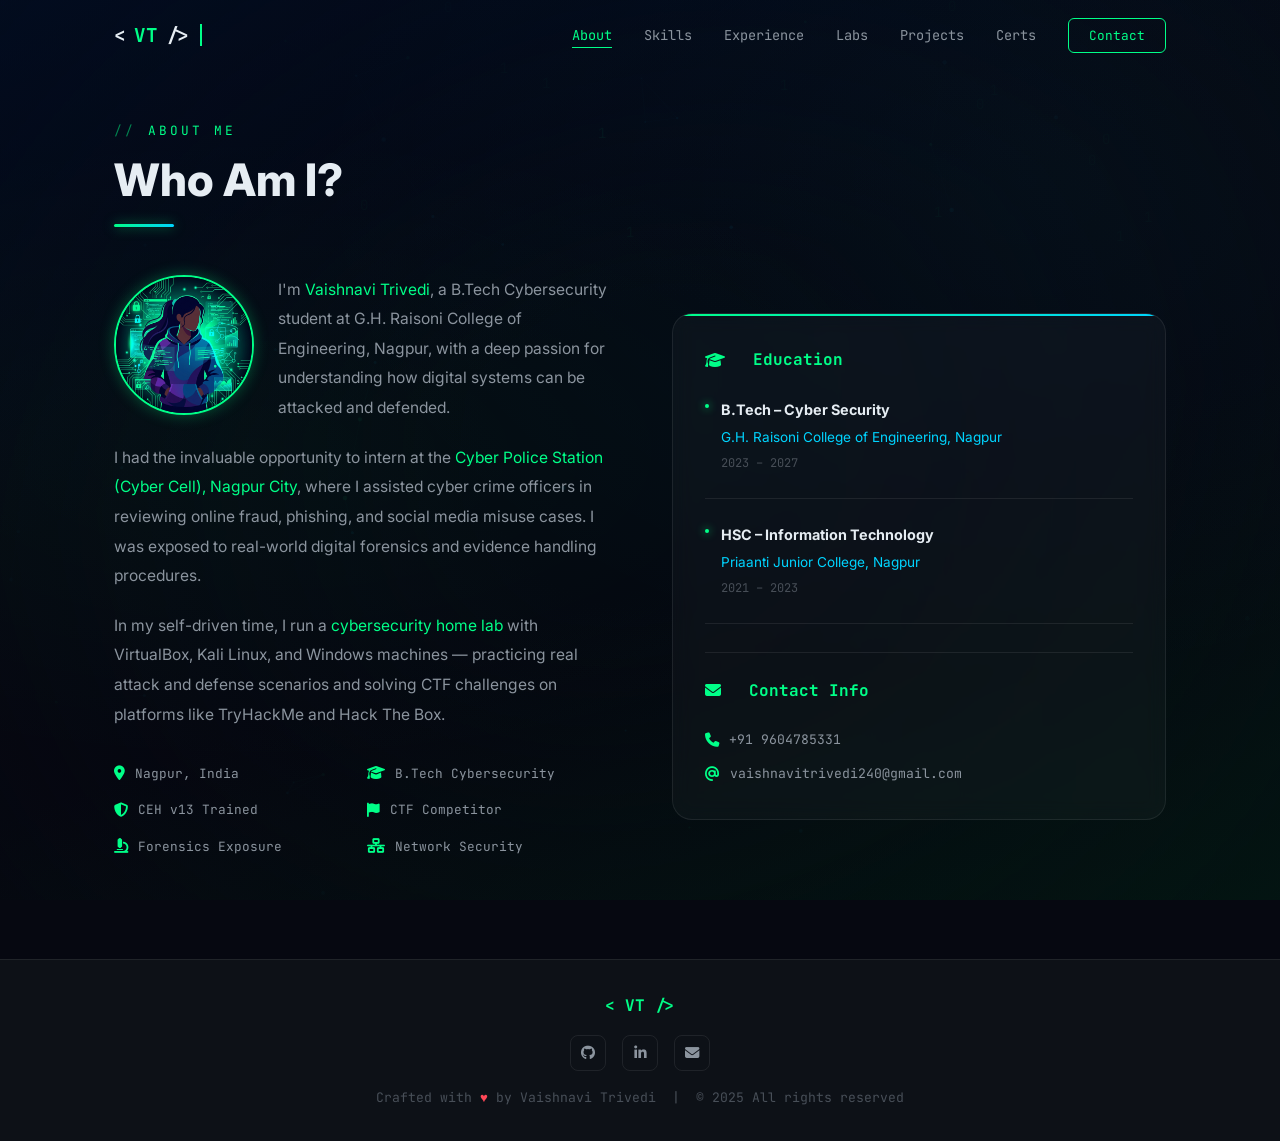
==== commit 5fea5dd8: "Remove extra whitespace in about.html" ====
--- a/about.html
+++ b/about.html
@@ -1,6 +1,6 @@
 <!DOCTYPE html>
 <html lang="en">
- 
+
 <head>
   <meta charset="UTF-8" />
   <meta name="viewport" content="width=device-width, initial-scale=1.0" />
--- a/style.css
+++ b/style.css
@@ -1,7 +1,7 @@
 /* ===== IMPORTS ===== */
 @import url('https://fonts.googleapis.com/css2?family=Inter:wght@300;400;500;600;700;800;900&family=JetBrains+Mono:wght@400;500;700&display=swap');
 
-/* ===== CSS VARIABLES ===== */
+/* ==== CSS VARIABLES ===== */
 :root {
   --bg-primary: #060811;
   --bg-secondary: #0d1117;
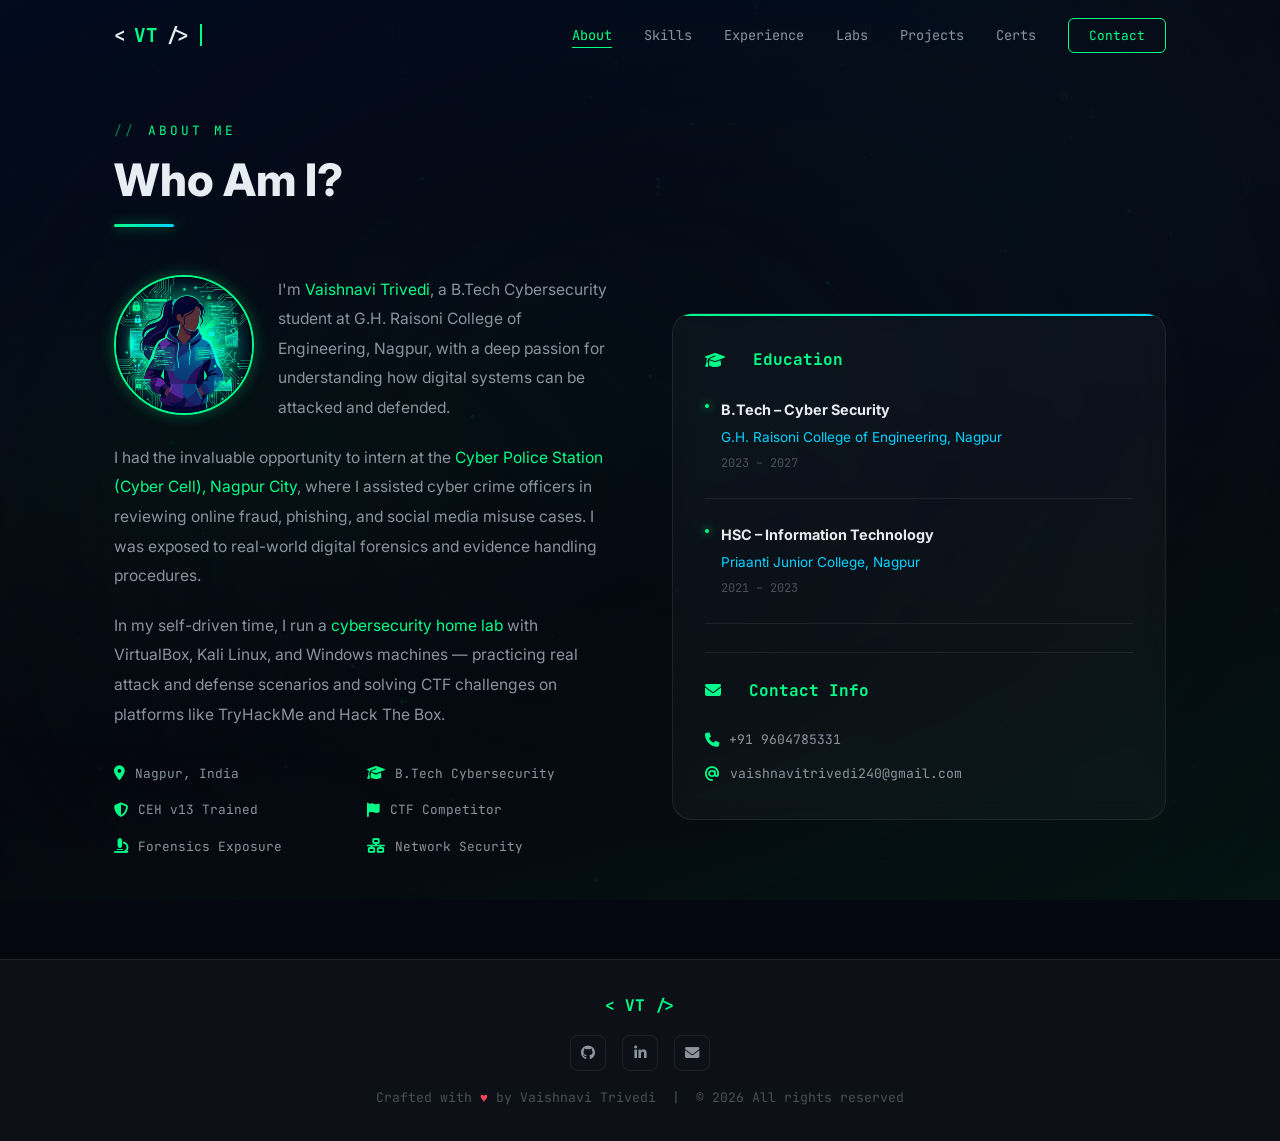
==== commit 299aaa59: "Update portfolio: featured projects, headline, stats, SEO, LinkedIn and footer" ====
--- a/about.html
+++ b/about.html
@@ -5,14 +5,16 @@
   <meta charset="UTF-8" />
   <meta name="viewport" content="width=device-width, initial-scale=1.0" />
   <meta name="description"
-    content="Vaishnavi Trivedi – Cybersecurity Student & Ethical Hacker. Portfolio showcasing skills in network security, penetration testing, and digital forensics." />
+    content="Vaishnavi Trivedi, Cybersecurity student and cyber forensics intern: APK malware analysis, application security, UPI fraud detection." />
   <meta name="keywords"
-    content="Vaishnavi Trivedi, Cybersecurity, Ethical Hacking, CEH, Kali Linux, Penetration Testing, Portfolio" />
+    content="Vaishnavi Trivedi, Cybersecurity, Ethical Hacking, CEH, Cyber Forensics, Application Security, UPI Fraud Detection, APK Malware Analysis, Portfolio" />
   <meta name="author" content="Vaishnavi Trivedi" />
-  <meta property="og:title" content="Vaishnavi Trivedi | Cybersecurity Portfolio" />
+  <meta property="og:title" content="Vaishnavi Trivedi | About Me" />
   <meta property="og:description"
-    content="Cybersecurity student specializing in vulnerability assessment, ethical hacking, and network security." />
-  <title>Vaishnavi Trivedi | Cybersecurity Portfolio</title>
+    content="Vaishnavi Trivedi, Cybersecurity student and cyber forensics intern: APK malware analysis, application security, UPI fraud detection." />
+  <meta property="og:type" content="website" />
+  <meta property="og:image" content="profile.png" />
+  <title>Vaishnavi Trivedi | About Me</title>
   <link rel="stylesheet" href="style.css" />
   <!-- Font Awesome for icons -->
   <link rel="stylesheet" href="https://cdnjs.cloudflare.com/ajax/libs/font-awesome/6.5.0/css/all.min.css" />
@@ -132,13 +134,13 @@
         <div class="footer-social">
           <a href="https://github.com/Vaishnavi-07823" target="_blank" rel="noopener" title="GitHub"
             id="footer-github"><i class="fab fa-github"></i></a>
-          <a href="https://linkedin.com/in/vaishnavi-trivedi-8328a9296/" target="_blank" rel="noopener" title="LinkedIn"
+          <a href="https://linkedin.com/in/vaishnavi-trivedi-cyber" target="_blank" rel="noopener" title="LinkedIn"
             id="footer-linkedin"><i class="fab fa-linkedin-in"></i></a>
           <a href="mailto:vaishnavitrivedi240@gmail.com" title="Email" id="footer-email"><i
               class="fas fa-envelope"></i></a>
         </div>
         <div class="footer-text">
-          Crafted with <span class="heart">♥</span> by Vaishnavi Trivedi &nbsp;|&nbsp; © 2025 All rights reserved
+          Crafted with <span class="heart">♥</span> by Vaishnavi Trivedi &nbsp;|&nbsp; © 2026 All rights reserved
         </div>
       </div>
     </div>
--- a/style.css
+++ b/style.css
@@ -401,6 +401,16 @@
   opacity: 0;
 }
 
+.hero-headline {
+  font-family: var(--font-mono);
+  font-size: clamp(1.05rem, 2.5vw, 1.4rem);
+  font-weight: 600;
+  color: var(--neon-cyan);
+  margin-bottom: 14px;
+  letter-spacing: 0.5px;
+  text-shadow: 0 0 15px rgba(0, 212, 255, 0.3);
+}
+
 @keyframes nameShimmer {
   0%, 100% { background-position: 0% center; }
   50% { background-position: 100% center; }
@@ -920,6 +930,31 @@
   background: var(--accent-dim);
   border: 1px solid rgba(0, 255, 136, 0.2);
   border-radius: 12px;
+}
+
+.featured-badge {
+  display: inline-flex;
+  align-items: center;
+  gap: 6px;
+  font-family: var(--font-mono);
+  font-size: 0.72rem;
+  font-weight: 700;
+  color: var(--neon-green);
+  background: rgba(0, 255, 136, 0.12);
+  border: 1px solid rgba(0, 255, 136, 0.4);
+  padding: 4px 12px;
+  border-radius: 20px;
+  width: fit-content;
+  text-transform: uppercase;
+  letter-spacing: 1px;
+  box-shadow: 0 0 12px rgba(0, 255, 136, 0.15);
+  margin-bottom: 6px;
+}
+
+.project-icon-top {
+  font-size: 2.2rem;
+  color: var(--neon-cyan);
+  margin-bottom: 8px;
 }
 .project-title { font-size: 1.1rem; font-weight: 700; color: var(--text-primary); }
 .project-desc { font-size: 0.875rem; color: var(--text-secondary); line-height: 1.8; flex-grow: 1; margin-bottom: 8px;}
